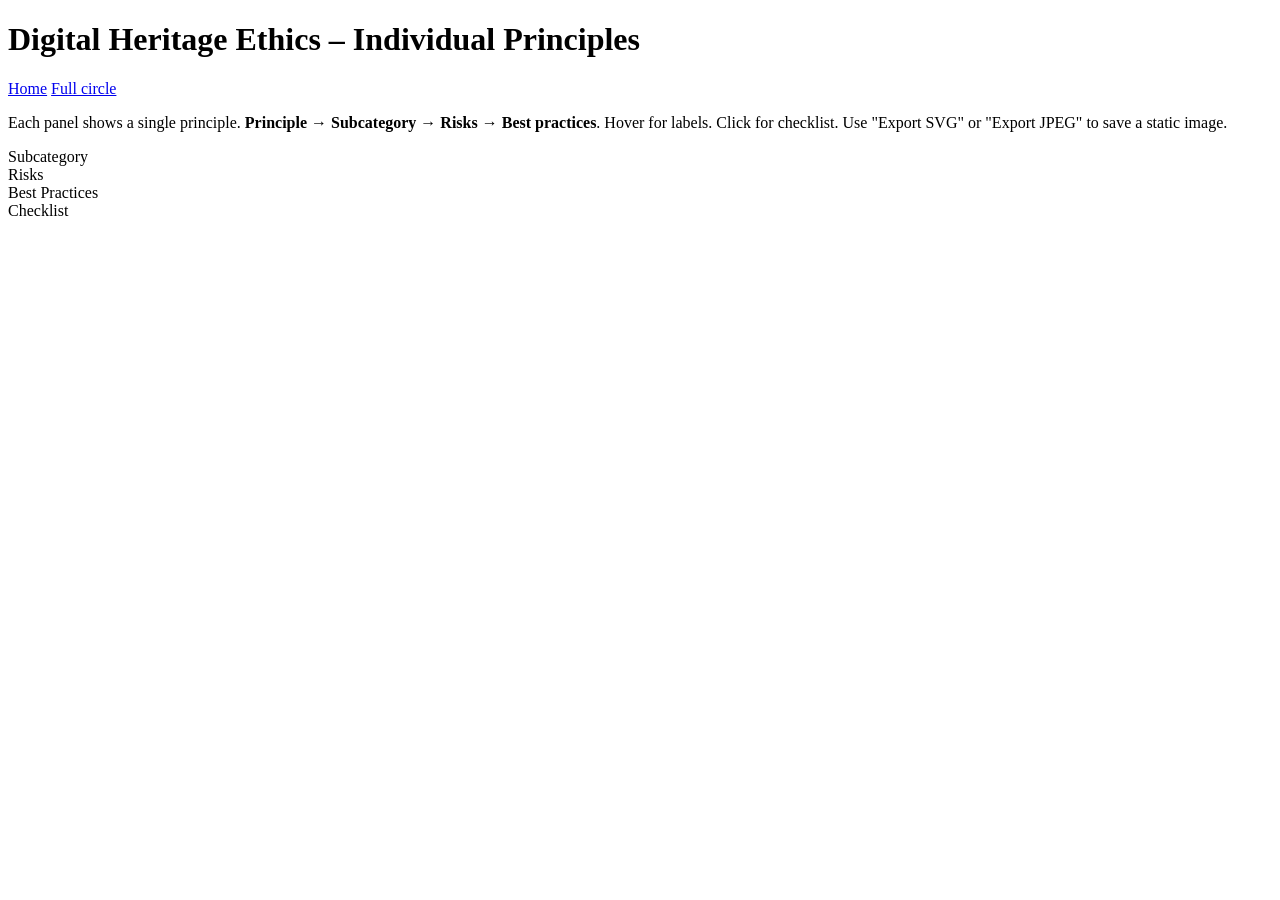
==== individual_leaves.html @ 57cbd69d "HTML" ====
<!DOCTYPE html>
<html lang="en">
<head>
  <meta charset="UTF-8" />
  <meta name="viewport" content="width=device-width, initial-scale=1.0" />
  <title>Digital Heritage Ethics – Individual Sunburst Leaves</title>
  <link rel="preconnect" href="https://fonts.googleapis.com" />
  <link rel="preconnect" href="https://fonts.gstatic.com" crossorigin />
  <link href="https://fonts.googleapis.com/css2?family=Inter:wght@400;500;600;700&display=swap" rel="stylesheet" />
  <script src="vendor/d3.min.js"></script>
  <!-- Data: edit data/heritage_checklist.js directly (window.HERITAGE_DATA) -->
  <script src="data/heritage_checklist.js"></script>
  <link rel="stylesheet" href="css/individual_leaves.css" />
</head>
<body>

<header>
  <h1>Digital Heritage Ethics – Individual Principles </h1>
  <nav class="nav-links">
    <a href="index.html">Home</a>
    <a href="interactive.html">Full circle</a>
  </nav>
</header>

<p class="subtitle">
  Each panel shows a single principle.
  <strong>Principle → Subcategory → Risks → Best practices</strong>.
   Hover for labels. Click for checklist. Use "Export SVG" or "Export JPEG" to save a static image.
</p>

<div class="legend">
  <div class="legend-item"><div class="legend-swatch" style="background:#9b51e0"></div> Subcategory</div>
  <div class="legend-item"><div class="legend-swatch" style="background:#8ed1fc"></div> Risks</div>
  <div class="legend-item"><div class="legend-swatch" style="background:#fcb900"></div> Best Practices</div>
  <div class="legend-item"><div class="legend-swatch" style="background:#7bdcb5"></div> Checklist</div>
</div>

<div id="grid" class="grid"></div>

<div class="tooltip" id="tooltip"></div>

<script src="js/individual_leaves.js"></script>
</body>
</html>
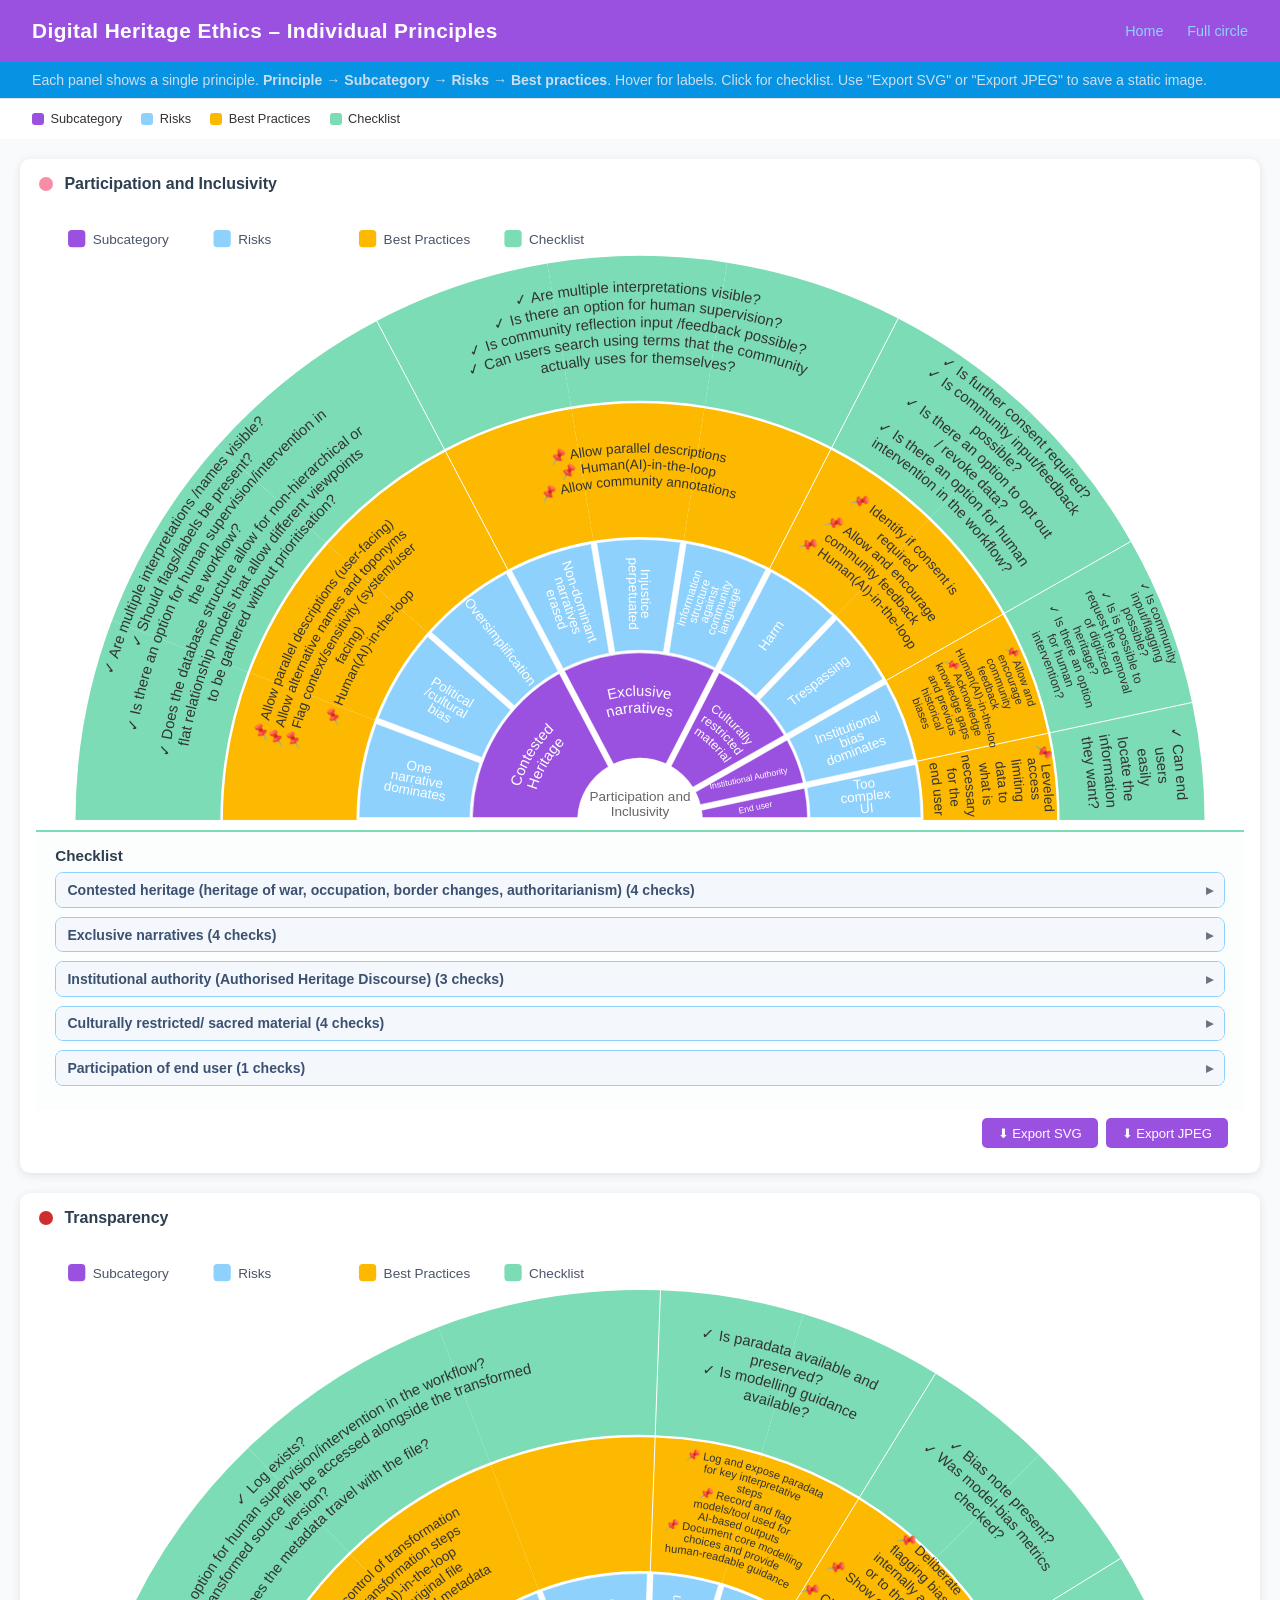
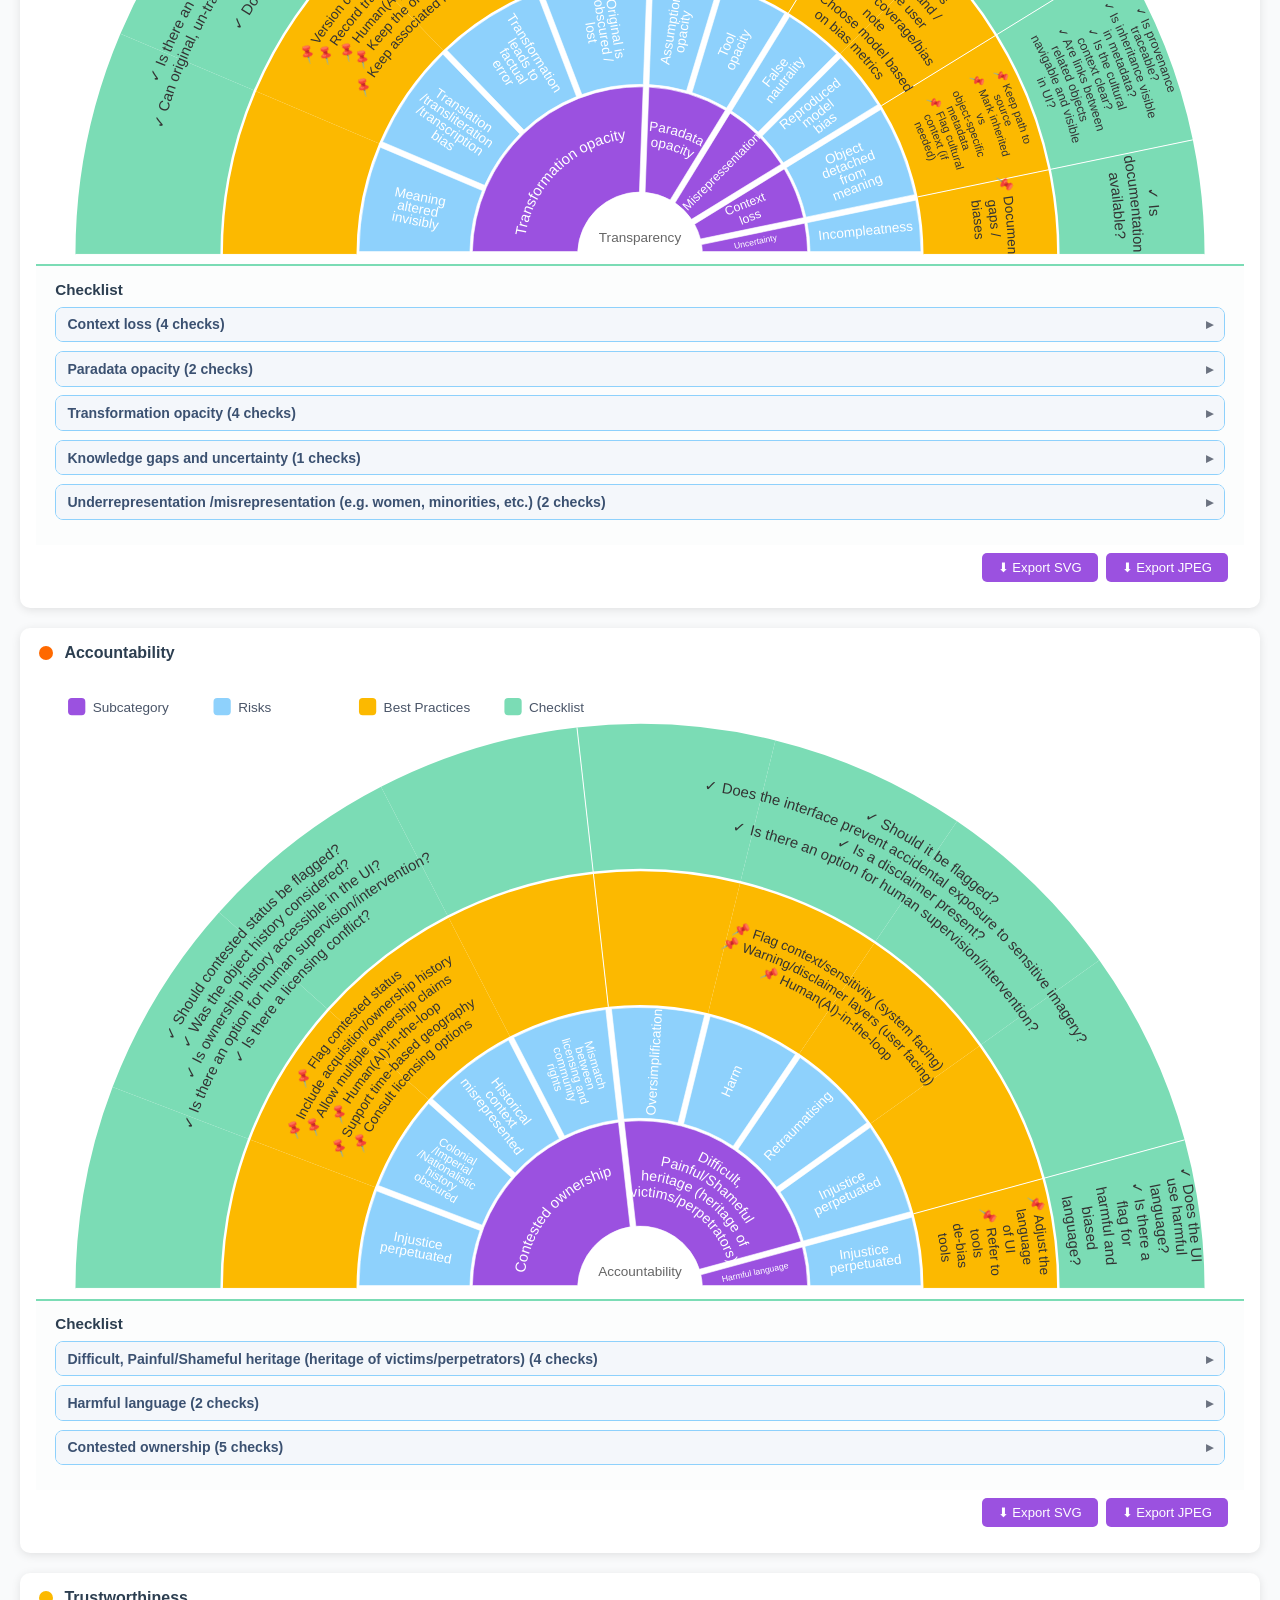
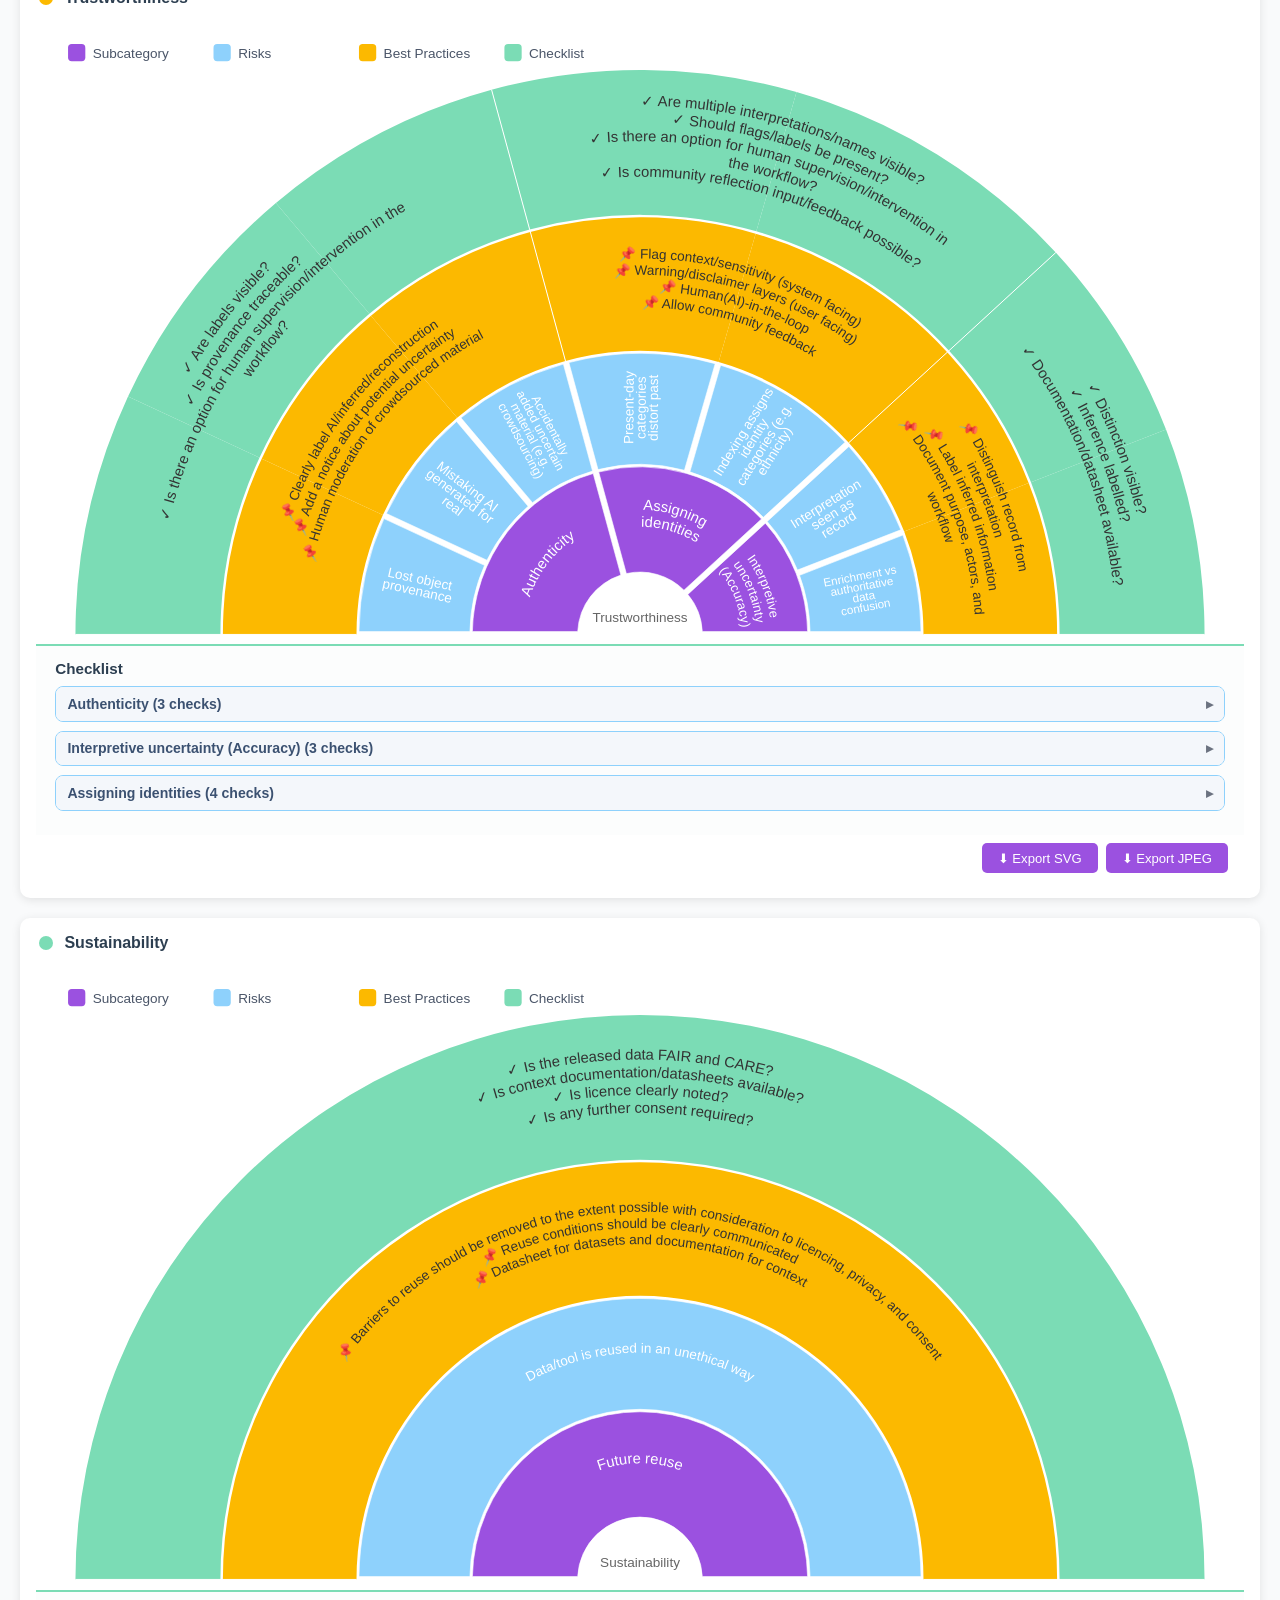
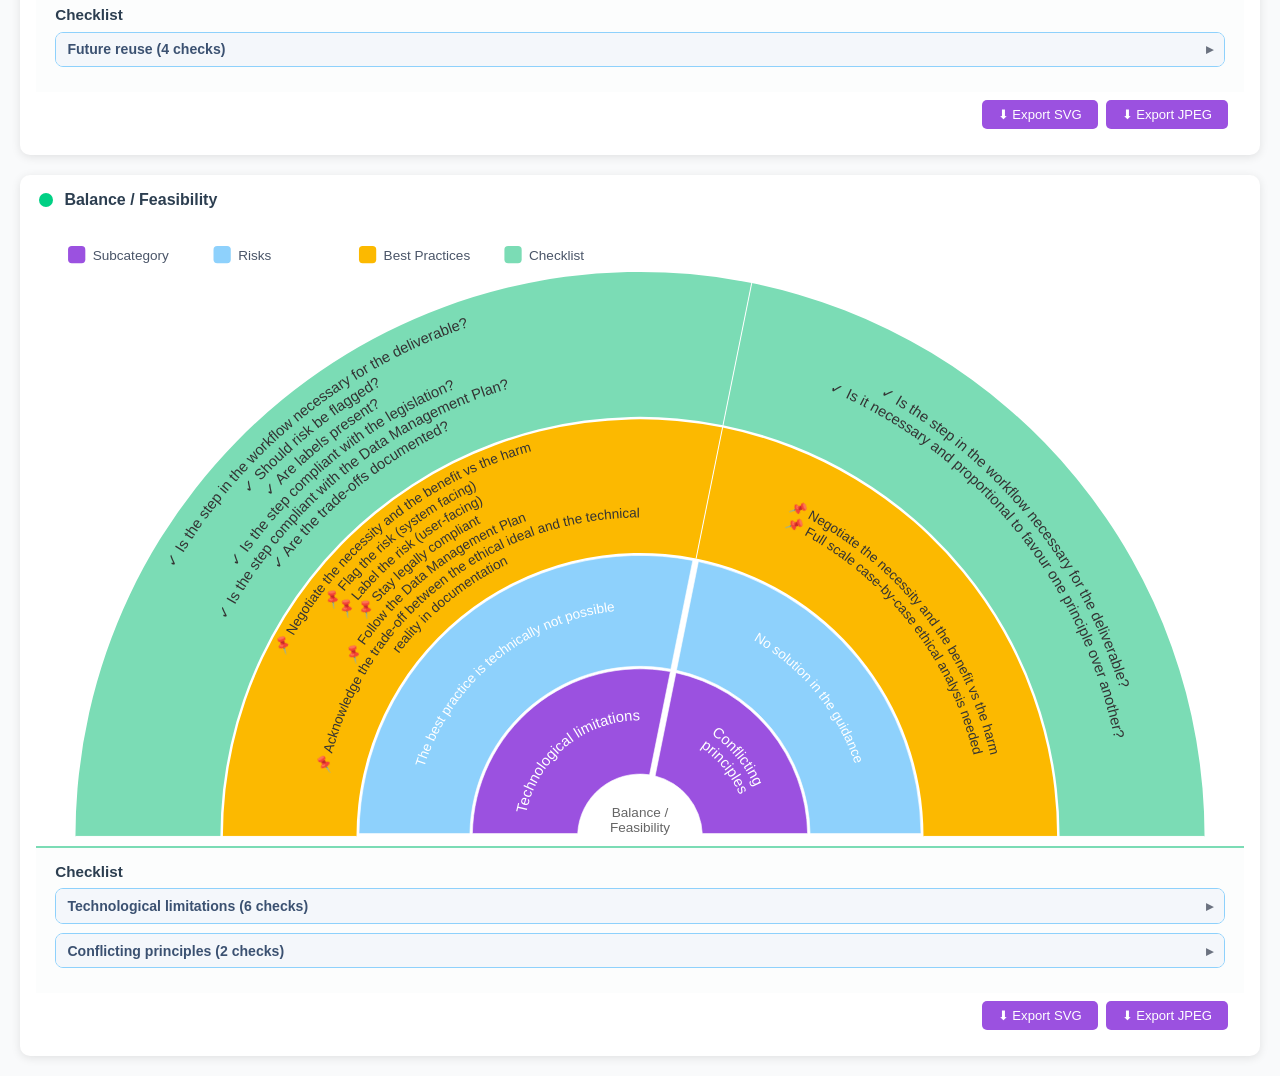
==== commit 5b67366a: "removing local data load logic Co-authored-by: Copilot <copilot@github.com>" ====
--- a/individual_leaves.html
+++ b/individual_leaves.html
@@ -4,11 +4,11 @@
   <meta charset="UTF-8" />
   <meta name="viewport" content="width=device-width, initial-scale=1.0" />
   <title>Digital Heritage Ethics – Individual Sunburst Leaves</title>
+  <link rel="icon" type="image/webp" href="https://infinity-eccch.eu/wp-content/uploads/2025/12/cropped-favicon-150x150.webp" />
   <link rel="preconnect" href="https://fonts.googleapis.com" />
   <link rel="preconnect" href="https://fonts.gstatic.com" crossorigin />
   <link href="https://fonts.googleapis.com/css2?family=Inter:wght@400;500;600;700&display=swap" rel="stylesheet" />
   <script src="vendor/d3.min.js"></script>
-  <!-- Data: edit data/heritage_checklist.js directly (window.HERITAGE_DATA) -->
   <script src="data/heritage_checklist.js"></script>
   <link rel="stylesheet" href="css/individual_leaves.css" />
 </head>
--- a/css/individual_leaves.css
+++ b/css/individual_leaves.css
@@ -0,0 +1,228 @@
+    * { box-sizing: border-box; margin: 0; padding: 0; }
+
+    body {
+      font-family: 'Inter', "Segoe UI", Arial, sans-serif;
+      background: #f9fafb;
+      color: #333;
+    }
+
+    header {
+      position: sticky;
+      top: 0;
+      z-index: 1000;
+      background: #9b51e0;
+      color: #fff;
+      padding: 1.2rem 2rem;
+      display: flex;
+      align-items: center;
+      justify-content: space-between;
+      flex-wrap: wrap;
+      gap: 0.5rem;
+    }
+
+    header h1 {
+      font-size: 1.3rem;
+      font-weight: 600;
+      letter-spacing: 0.02em;
+    }
+
+    .nav-links a {
+      color: #8ed1fc;
+      text-decoration: none;
+      margin-left: 1.2rem;
+      font-size: 0.9rem;
+    }
+
+    .nav-links a:hover { text-decoration: underline; }
+
+    .subtitle {
+      background: #0693e3;
+      color: #cde;
+      padding: 0.6rem 2rem;
+      font-size: 0.88rem;
+    }
+
+    .grid {
+      display: flex;
+      flex-direction: column;
+      gap: 1.25rem;
+      padding: 1.25rem;
+      max-width: 1300px;
+      margin: 0 auto;
+    }
+
+    .card {
+      background: #fff;
+      border-radius: 10px;
+      box-shadow: 0 2px 10px rgba(0,0,0,0.1);
+      overflow: hidden;
+      width: 100%;
+    }
+
+    .card-header {
+      padding: 1rem 1.2rem 0.5rem;
+      display: flex;
+      align-items: center;
+      gap: 0.7rem;
+    }
+
+    .card-header .swatch {
+      width: 14px;
+      height: 14px;
+      border-radius: 50%;
+      flex-shrink: 0;
+    }
+
+    .card-header h2 {
+      font-size: 1rem;
+      font-weight: 600;
+      color: #2c3e50;
+    }
+
+    .card-body {
+      padding: 0.8rem 1rem 0.6rem;
+      display: flex;
+      flex-direction: column;
+      align-items: center;
+    }
+
+    .card-body svg {
+      max-width: 100%;
+      width: 100%;
+      height: auto;
+    }
+
+    .checklist-wrap {
+      width: 100%;
+      padding: 0.2rem 1.2rem 1rem;
+      border-top: 2px solid #7bdcb5;
+      background: #fcfdfd;
+    }
+
+    .checklist-wrap h3 {
+      margin: 0.7rem 0 0.5rem;
+      font-size: 0.95rem;
+      color: #2c3e50;
+    }
+
+    .checklist-wrap .check-block {
+      margin: 0.55rem 0;
+      border: 1px solid #8ed1fc;
+      border-radius: 8px;
+      background: #fff;
+      overflow: hidden;
+    }
+
+    .checklist-wrap .check-title {
+      list-style: none;
+      padding: 0.55rem 0.7rem;
+      font-size: 0.88rem;
+      font-weight: 600;
+      color: #3b5171;
+      background: #f4f7fb;
+      cursor: pointer;
+      display: flex;
+      align-items: center;
+      justify-content: space-between;
+    }
+
+    .checklist-wrap .check-title::-webkit-details-marker {
+      display: none;
+    }
+
+    .checklist-wrap .check-title::after {
+      content: "▸";
+      font-size: 0.9rem;
+      color: #6b7280;
+      transition: transform 0.18s ease;
+    }
+
+    .checklist-wrap .check-block[open] .check-title::after {
+      transform: rotate(90deg);
+    }
+
+    .checklist-wrap .check-content {
+      padding-bottom: 0.2rem;
+    }
+
+    .checklist-wrap ul {
+      list-style: none;
+      padding: 0.6rem 0.8rem 0.7rem;
+      margin: 0;
+    }
+
+    .checklist-wrap li {
+      font-size: 0.86rem;
+      line-height: 1.4;
+      padding: 0.25rem 0;
+      border-bottom: 1px solid #f1f3f5;
+    }
+
+    .checklist-wrap li:last-child {
+      border-bottom: none;
+    }
+
+    .export-btn {
+      margin: 0.5rem 1rem 1rem;
+      padding: 0.45rem 1rem;
+      border: none;
+      border-radius: 5px;
+      background: #9b51e0;
+      color: #fff;
+      font-size: 0.82rem;
+      cursor: pointer;
+      align-self: flex-end;
+      transition: background 0.2s;
+    }
+
+    .export-btn:hover { background: #0693e3; }
+
+    .export-actions {
+      display: flex;
+      gap: 0.5rem;
+      align-self: flex-end;
+      margin: 0.5rem 1rem 1rem;
+    }
+
+    .export-actions .export-btn {
+      margin: 0;
+      align-self: auto;
+    }
+
+    /* Tooltip */
+    .tooltip {
+      position: fixed;
+      background: rgba(0,0,0,0.82);
+      color: #fff;
+      padding: 6px 10px;
+      border-radius: 5px;
+      font-size: 0.8rem;
+      pointer-events: none;
+      opacity: 0;
+      transition: opacity 0.15s;
+      max-width: 240px;
+      z-index: 100;
+    }
+
+    /* Legend */
+    .legend {
+      display: flex;
+      flex-wrap: wrap;
+      gap: 0.6rem 1.2rem;
+      padding: 0.8rem 2rem;
+      background: #fff;
+      border-top: 1px solid #e0e0e0;
+      font-size: 0.8rem;
+    }
+
+    .legend-item {
+      display: flex;
+      align-items: center;
+      gap: 0.4rem;
+    }
+
+    .legend-swatch {
+      width: 12px;
+      height: 12px;
+      border-radius: 3px;
+    }
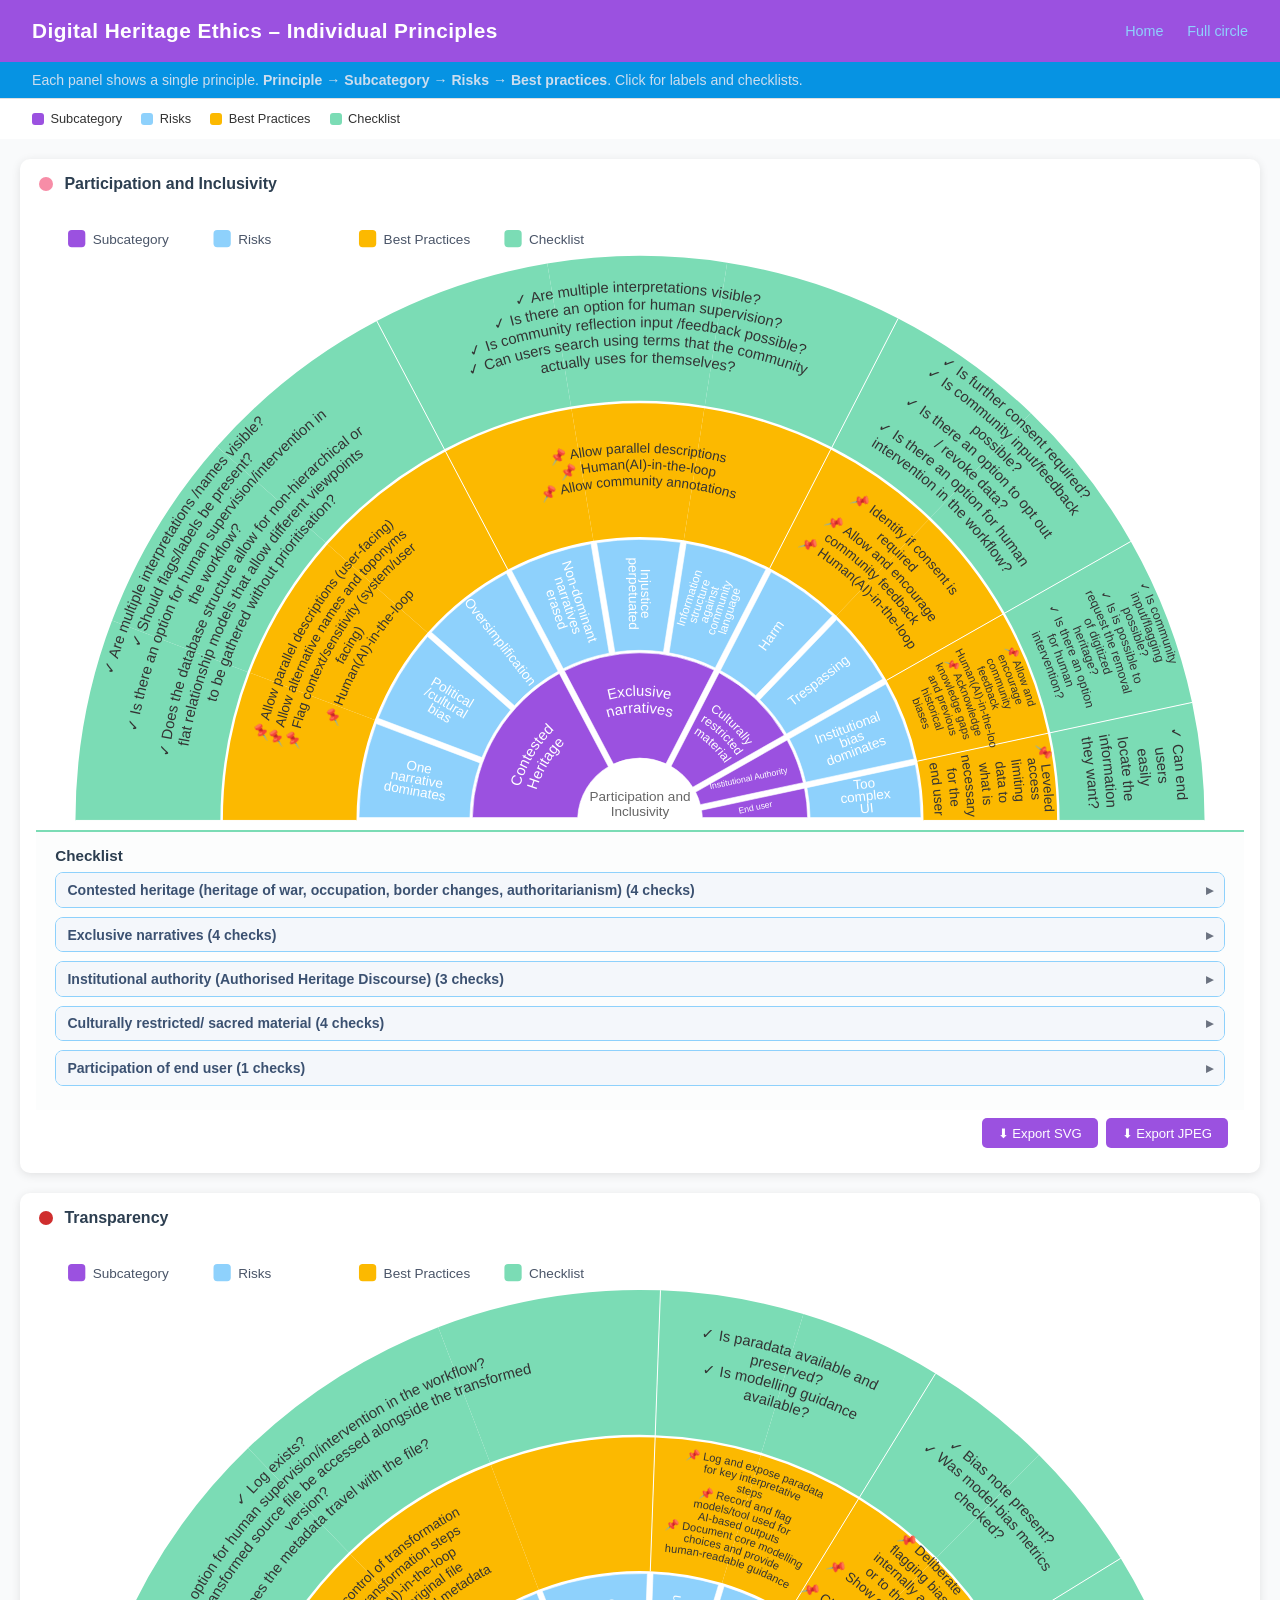
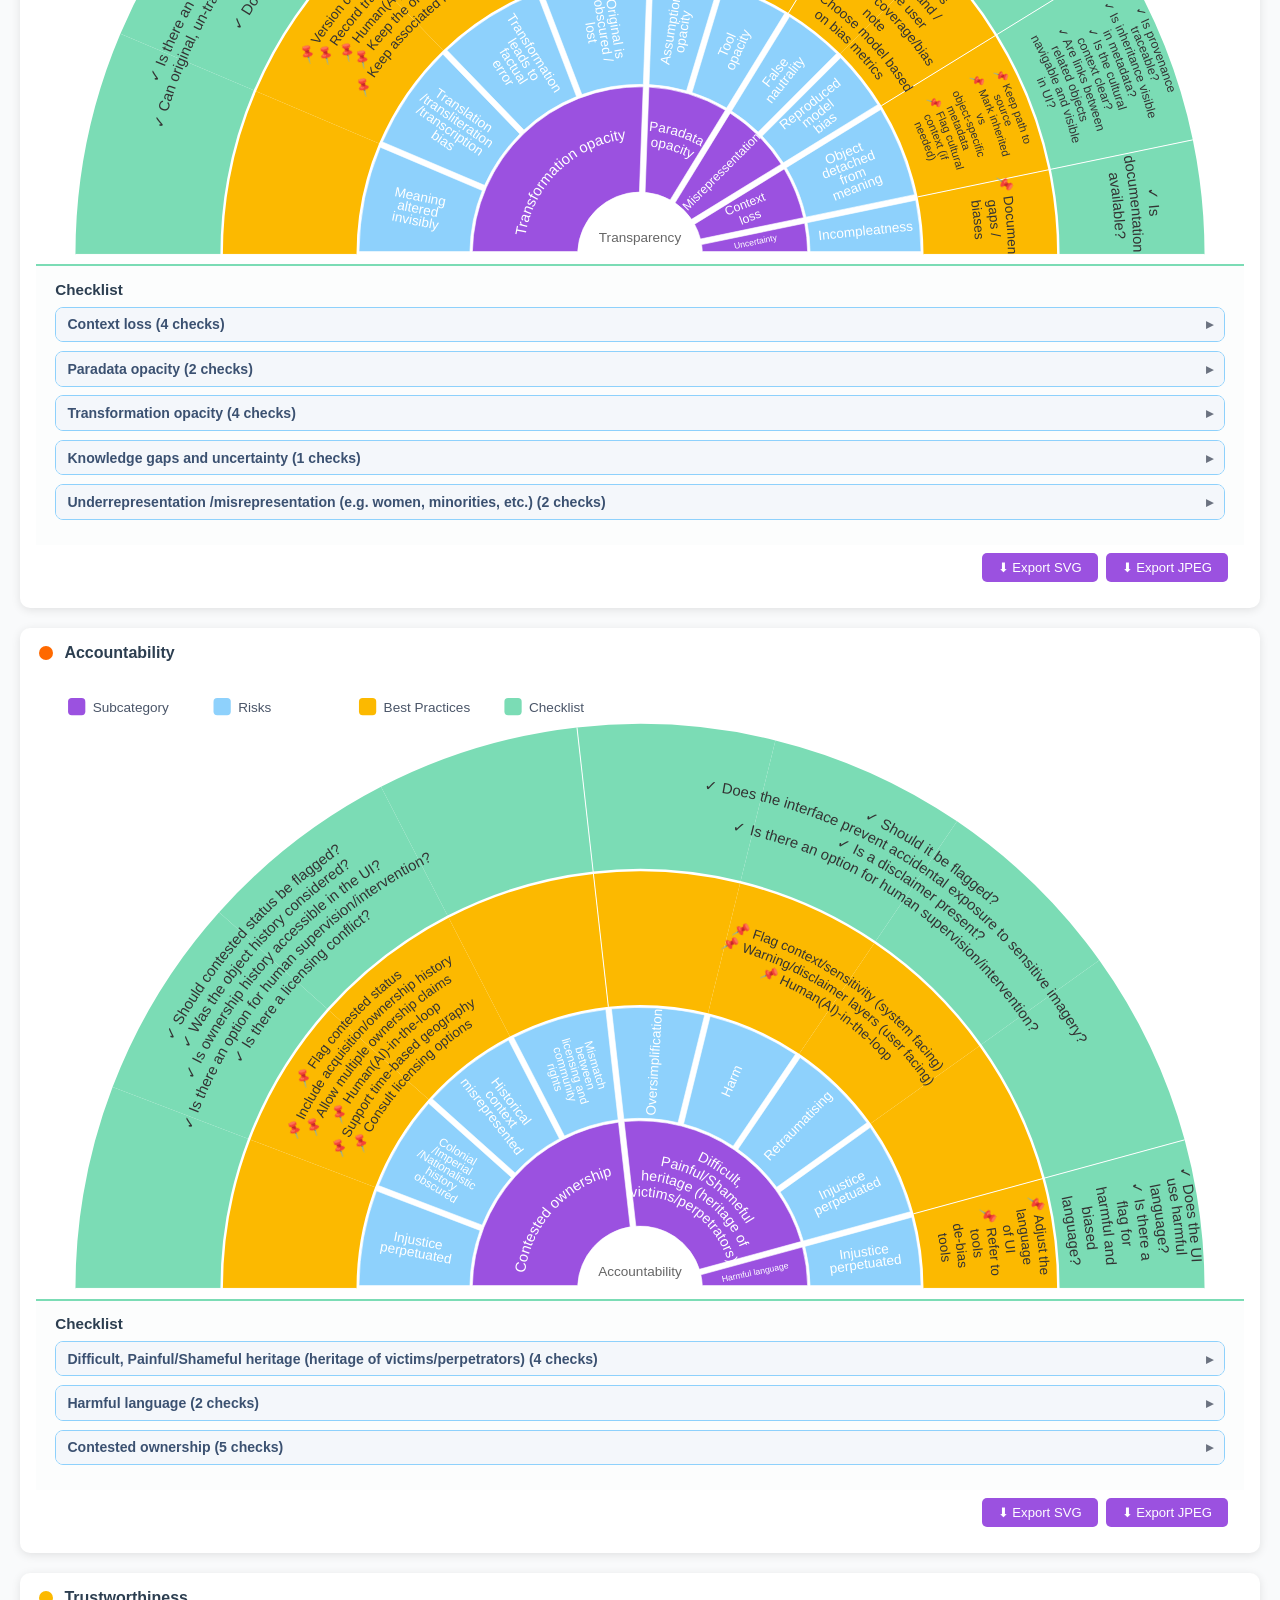
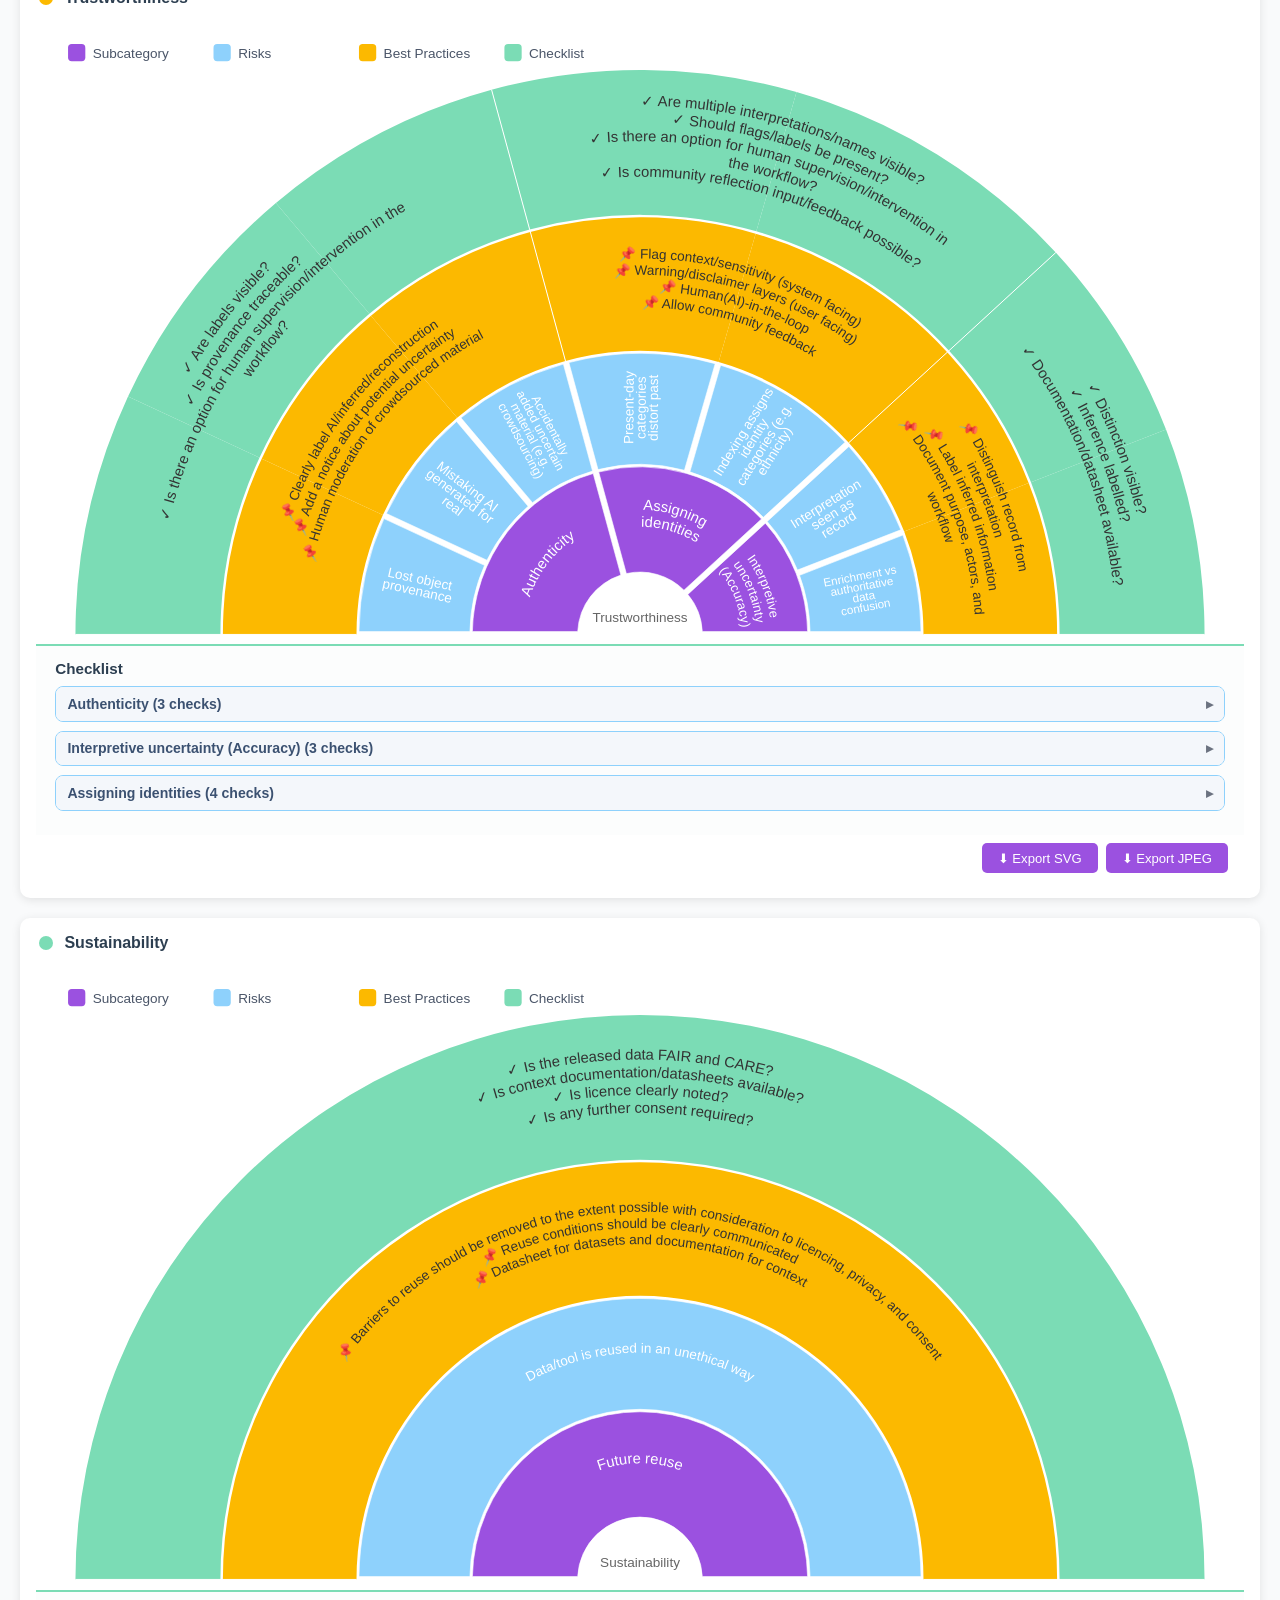
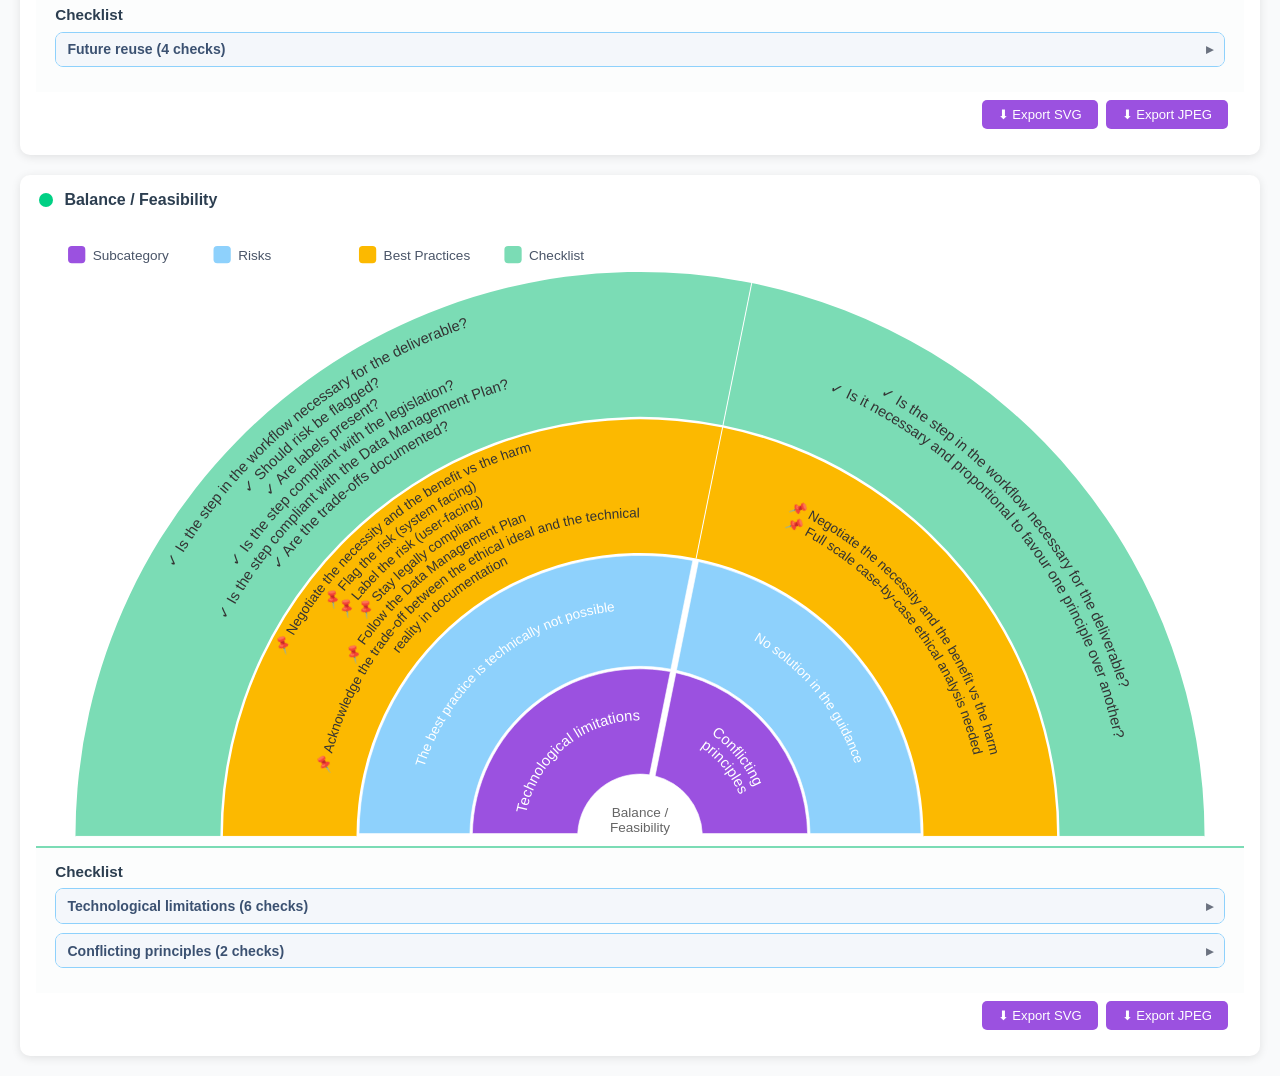
==== commit 23e4f5a4: "Refine subtitle and tooltip instructions in HTML Updated subtitle text and improved hover instructio" ====
--- a/individual_leaves.html
+++ b/individual_leaves.html
@@ -25,7 +25,7 @@
 <p class="subtitle">
   Each panel shows a single principle.
   <strong>Principle → Subcategory → Risks → Best practices</strong>.
-   Hover for labels. Click for checklist. Use "Export SVG" or "Export JPEG" to save a static image.
+Click for labels and checklists.
 </p>
 
 <div class="legend">
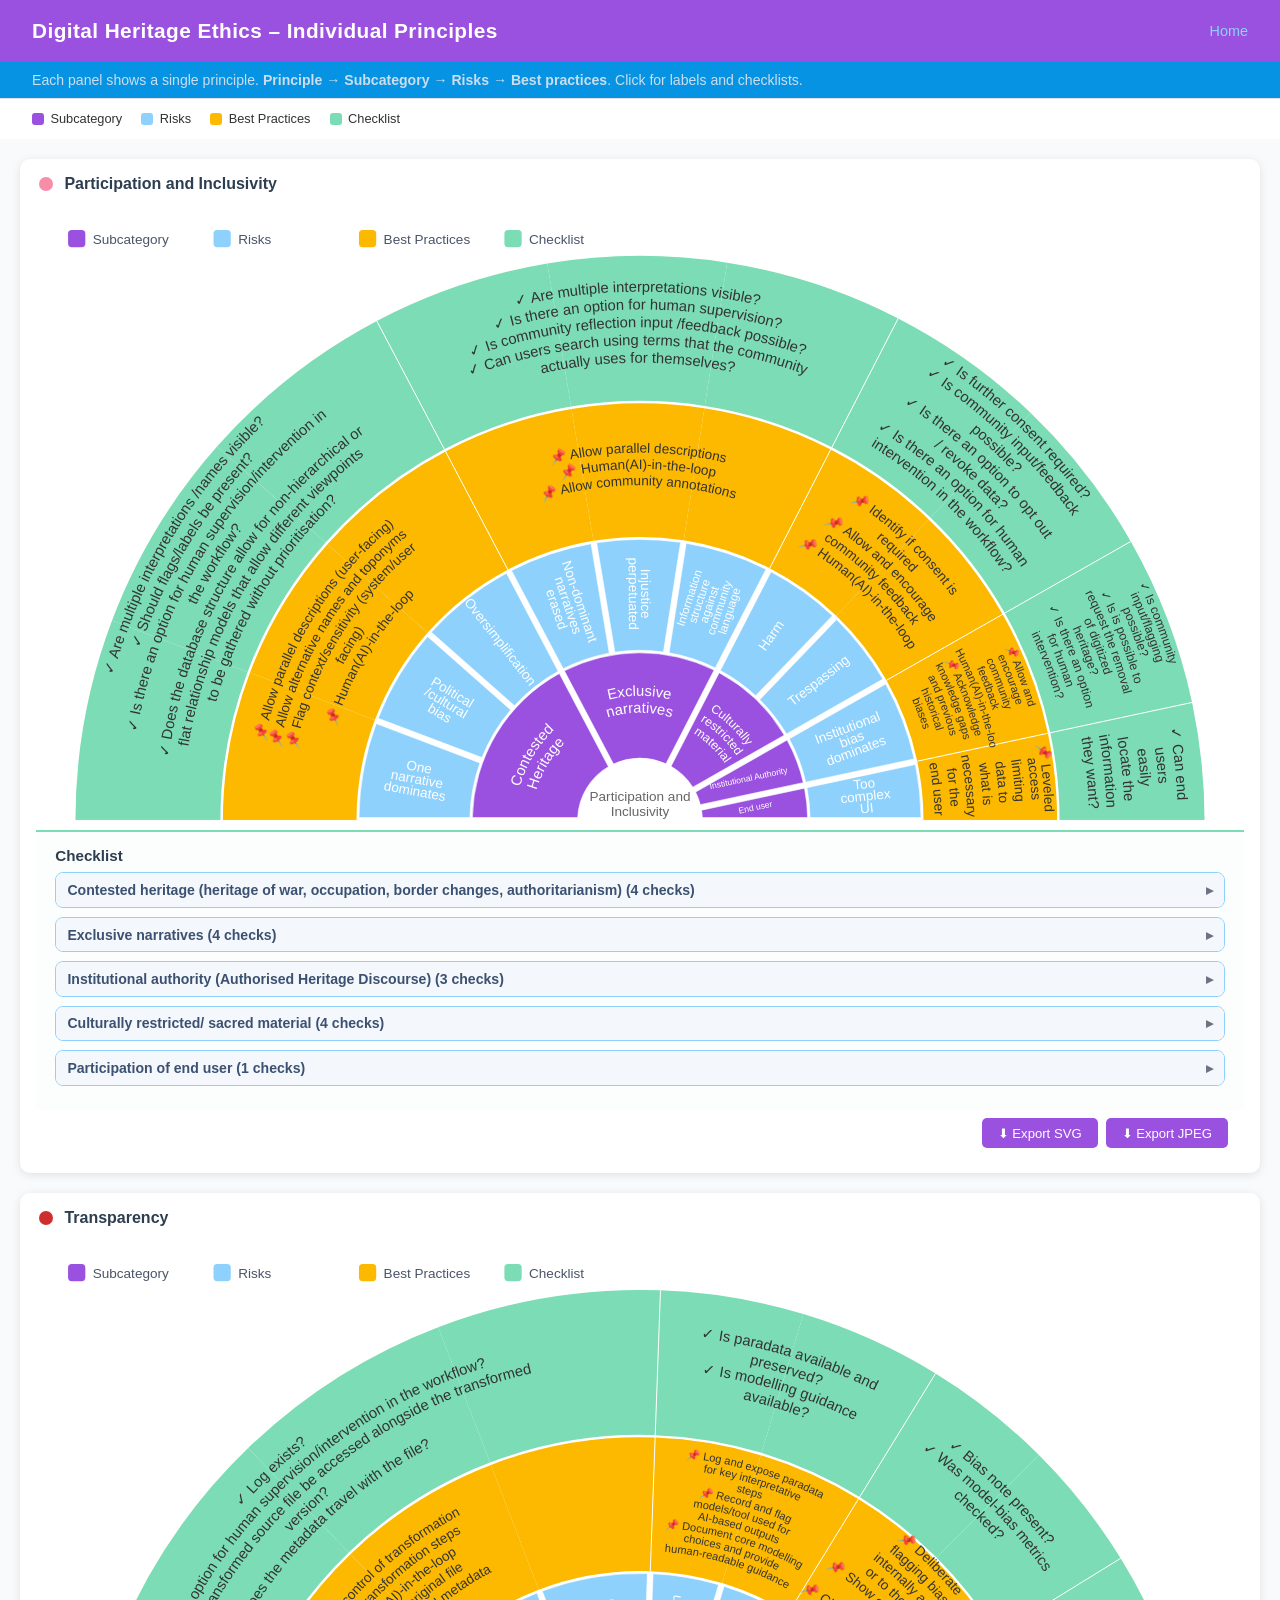
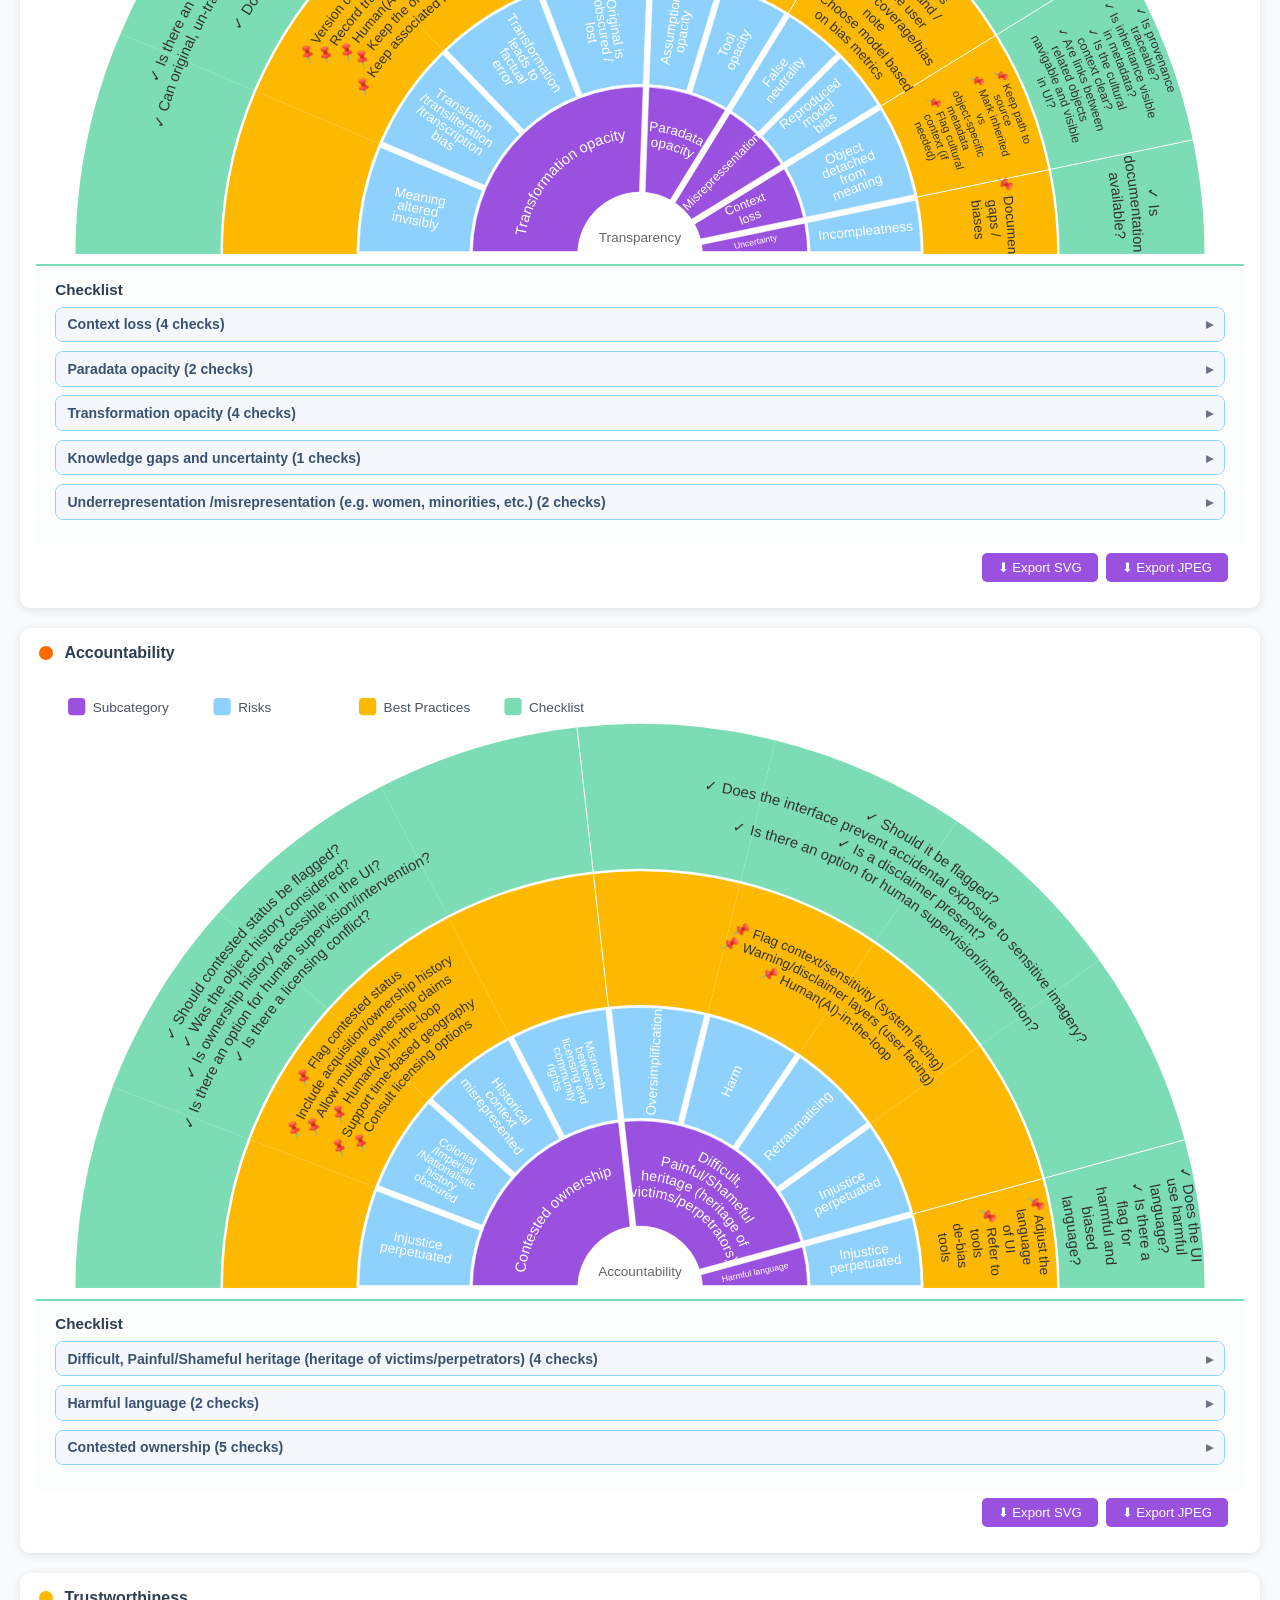
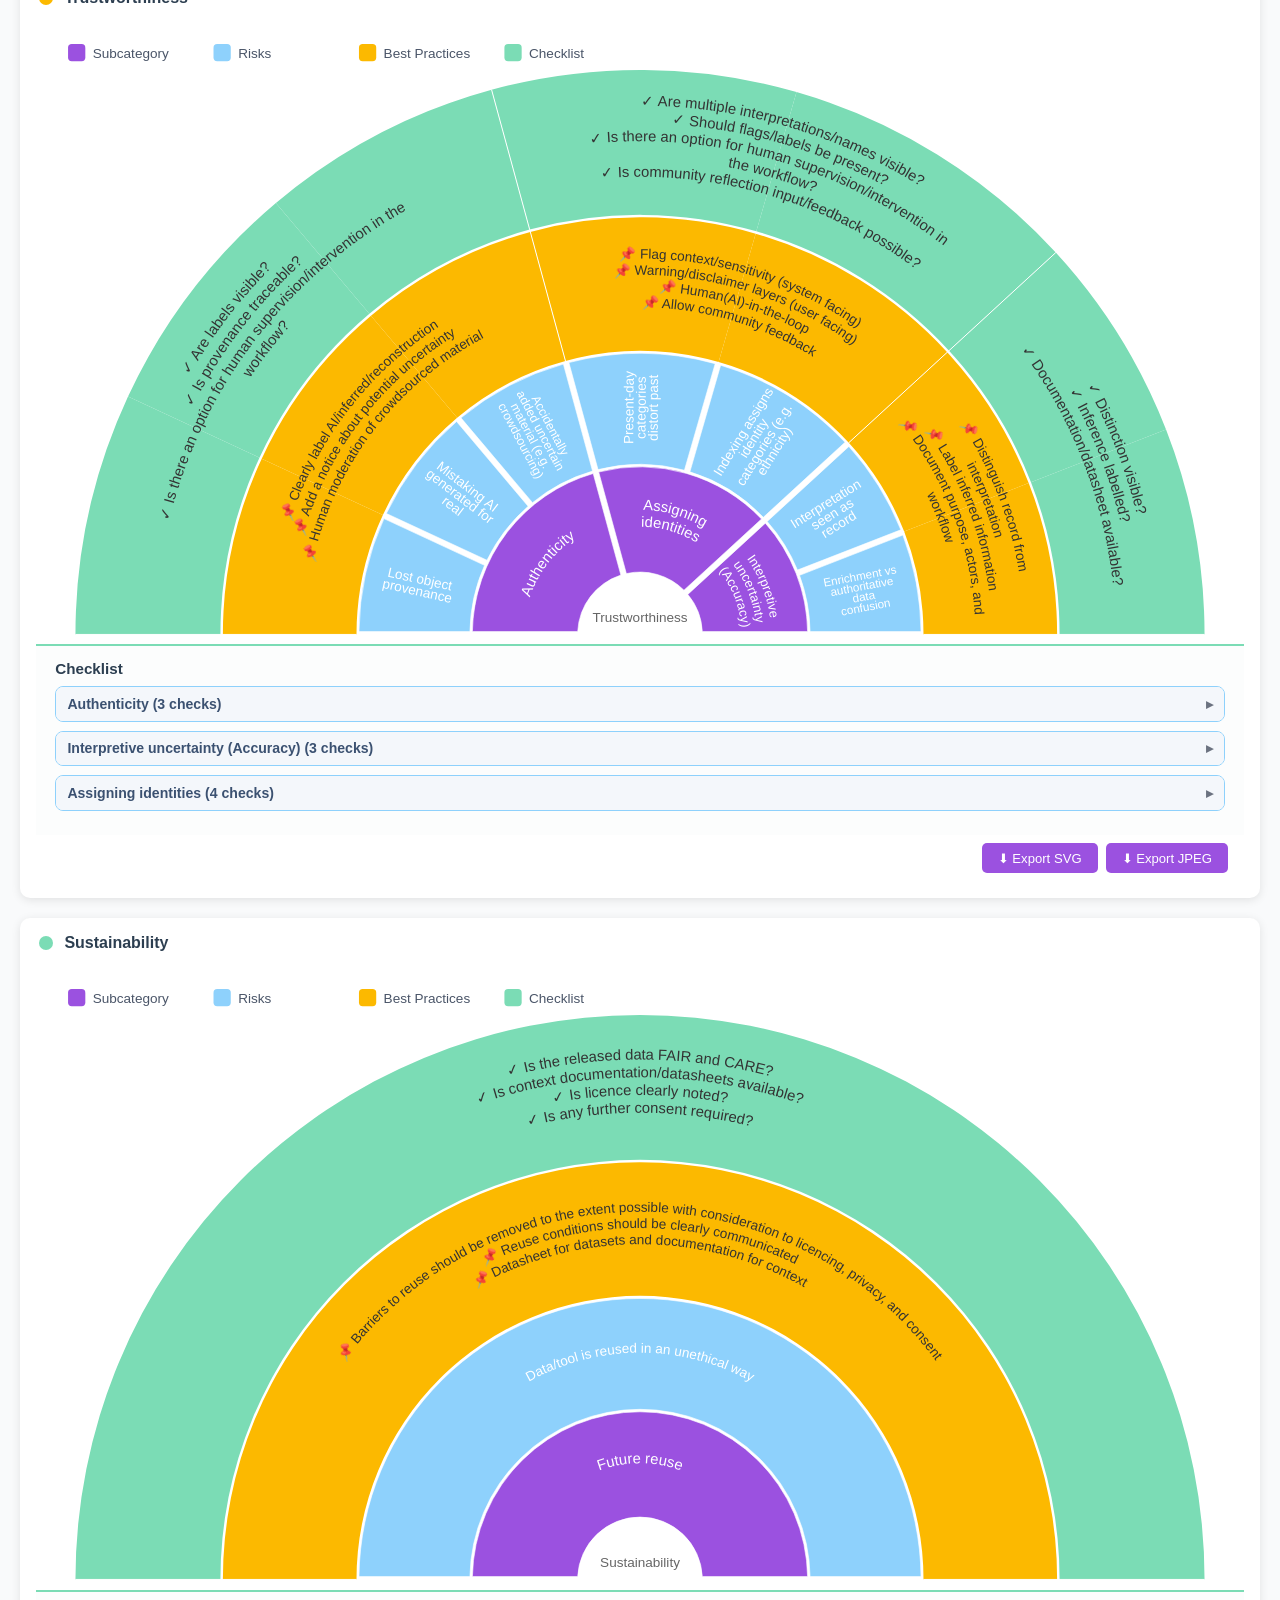
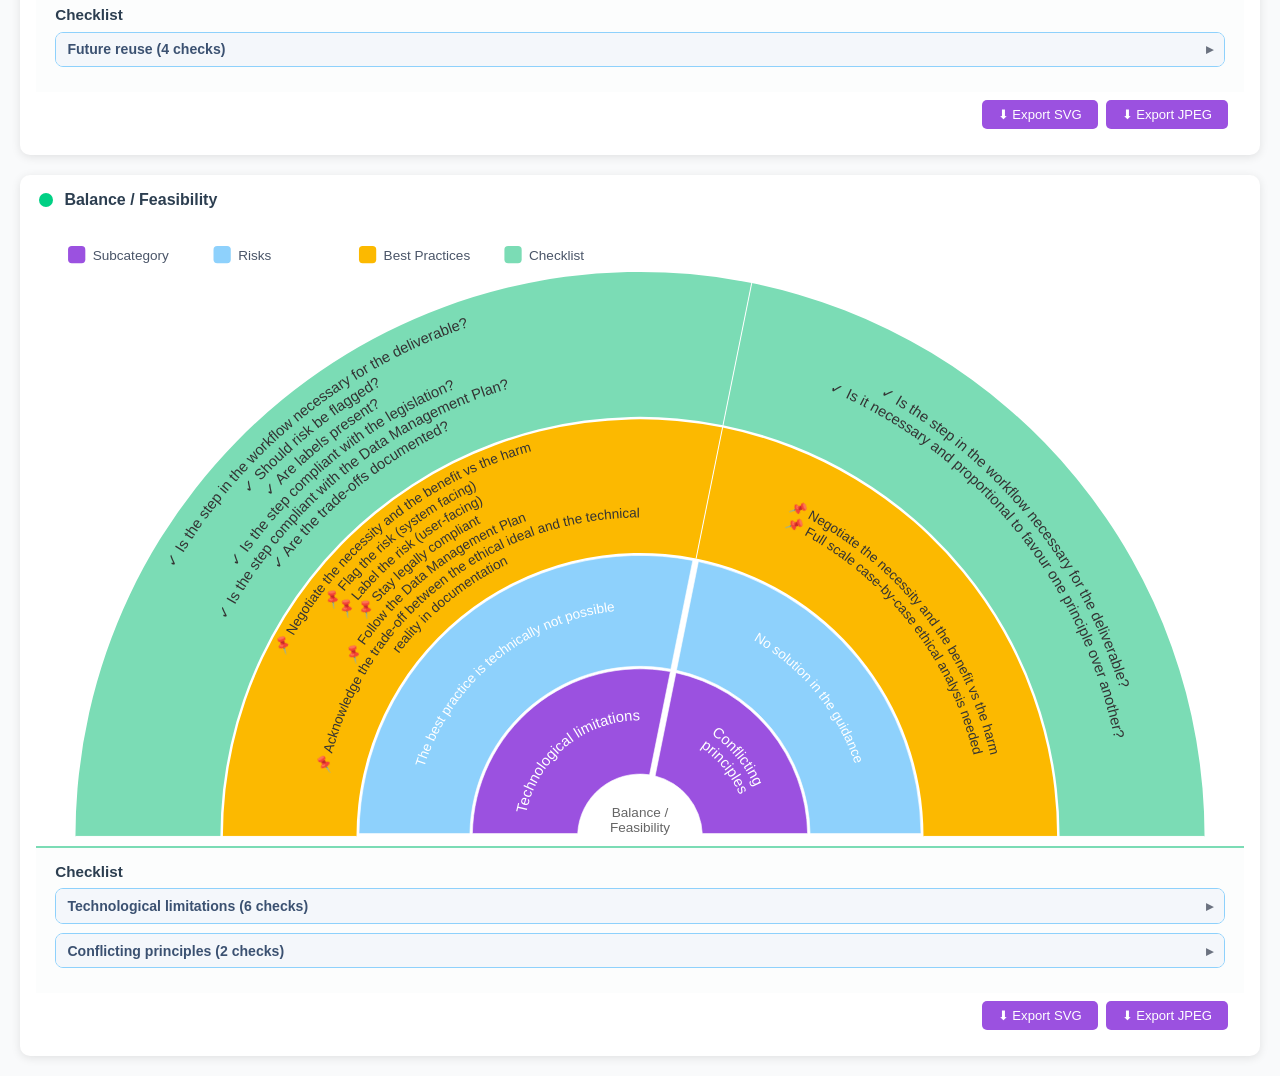
==== commit e238fe0f: "Temporarily hiding second page Co-authored-by: Copilot <copilot@github.com>" ====
--- a/individual_leaves.html
+++ b/individual_leaves.html
@@ -18,7 +18,7 @@
   <h1>Digital Heritage Ethics – Individual Principles </h1>
   <nav class="nav-links">
     <a href="index.html">Home</a>
-    <a href="interactive.html">Full circle</a>
+    <!-- <a href="interactive.html">Full circle</a> -->
   </nav>
 </header>
 
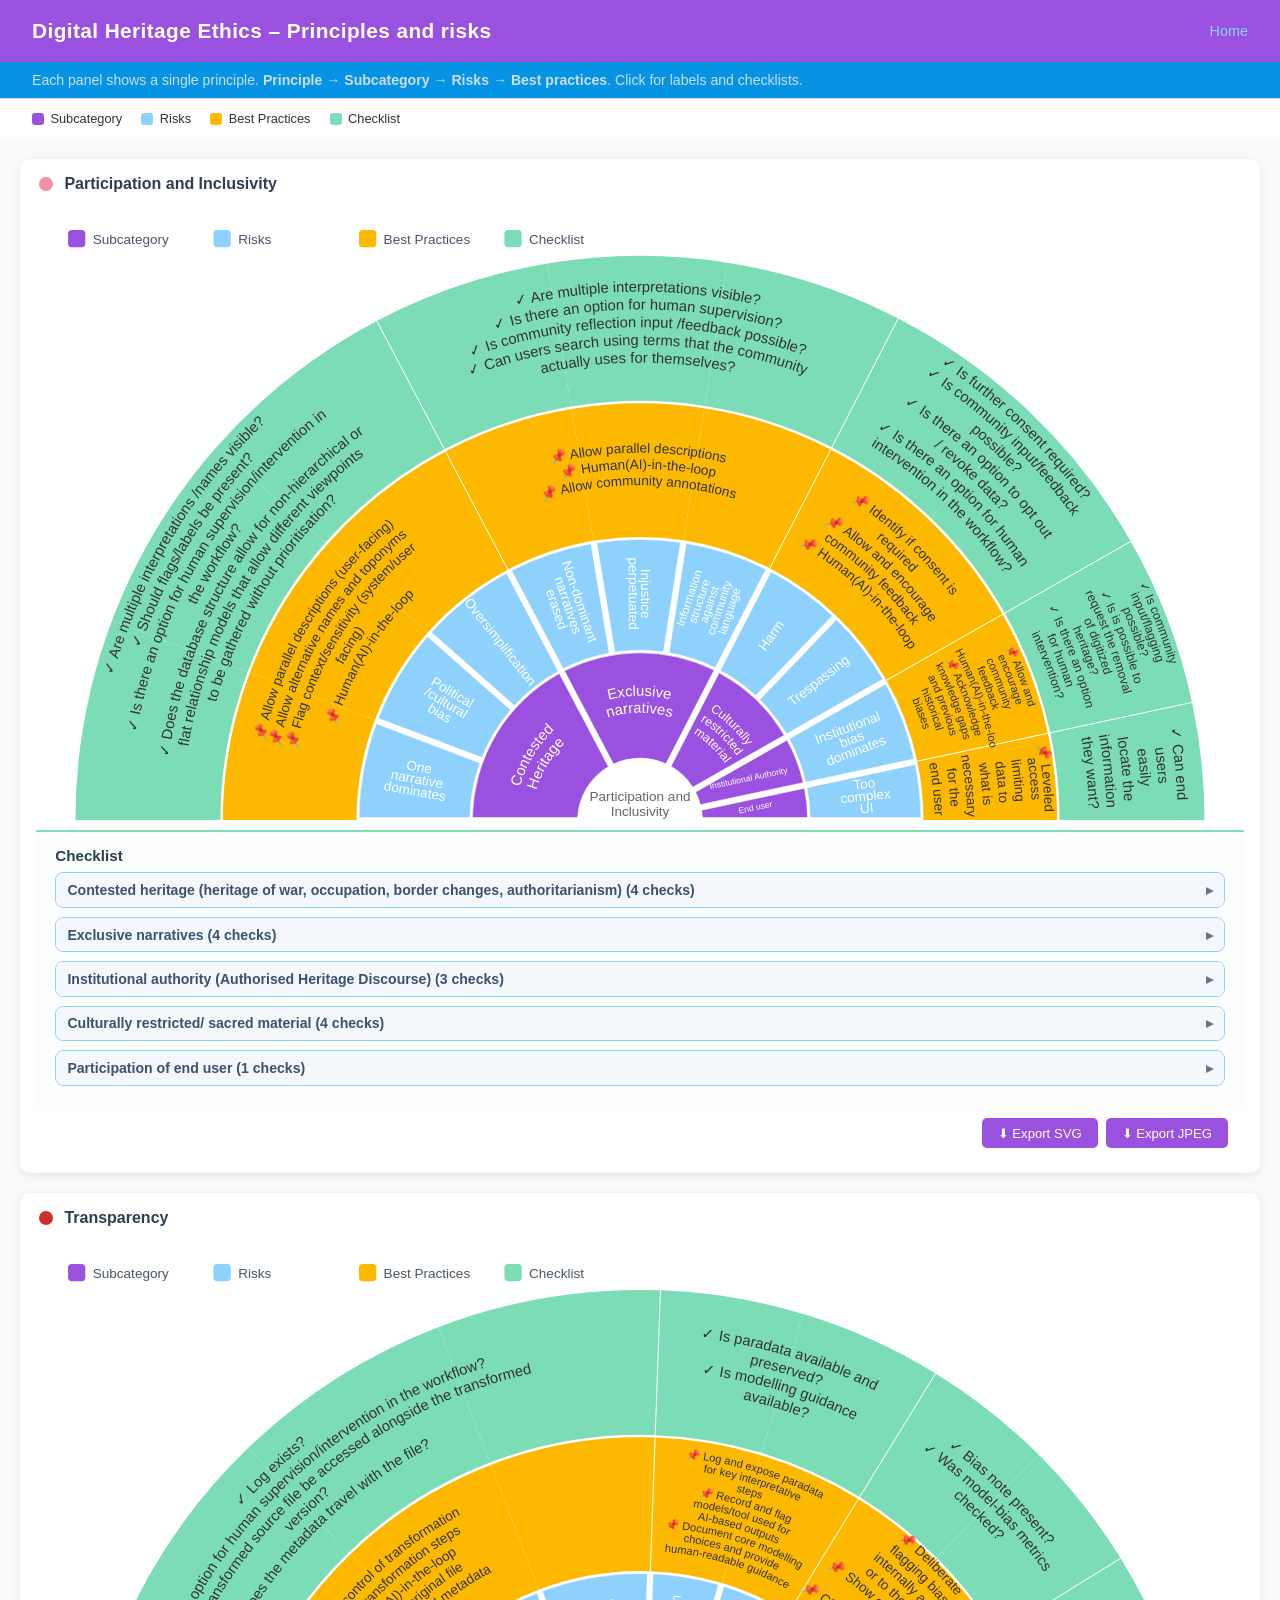
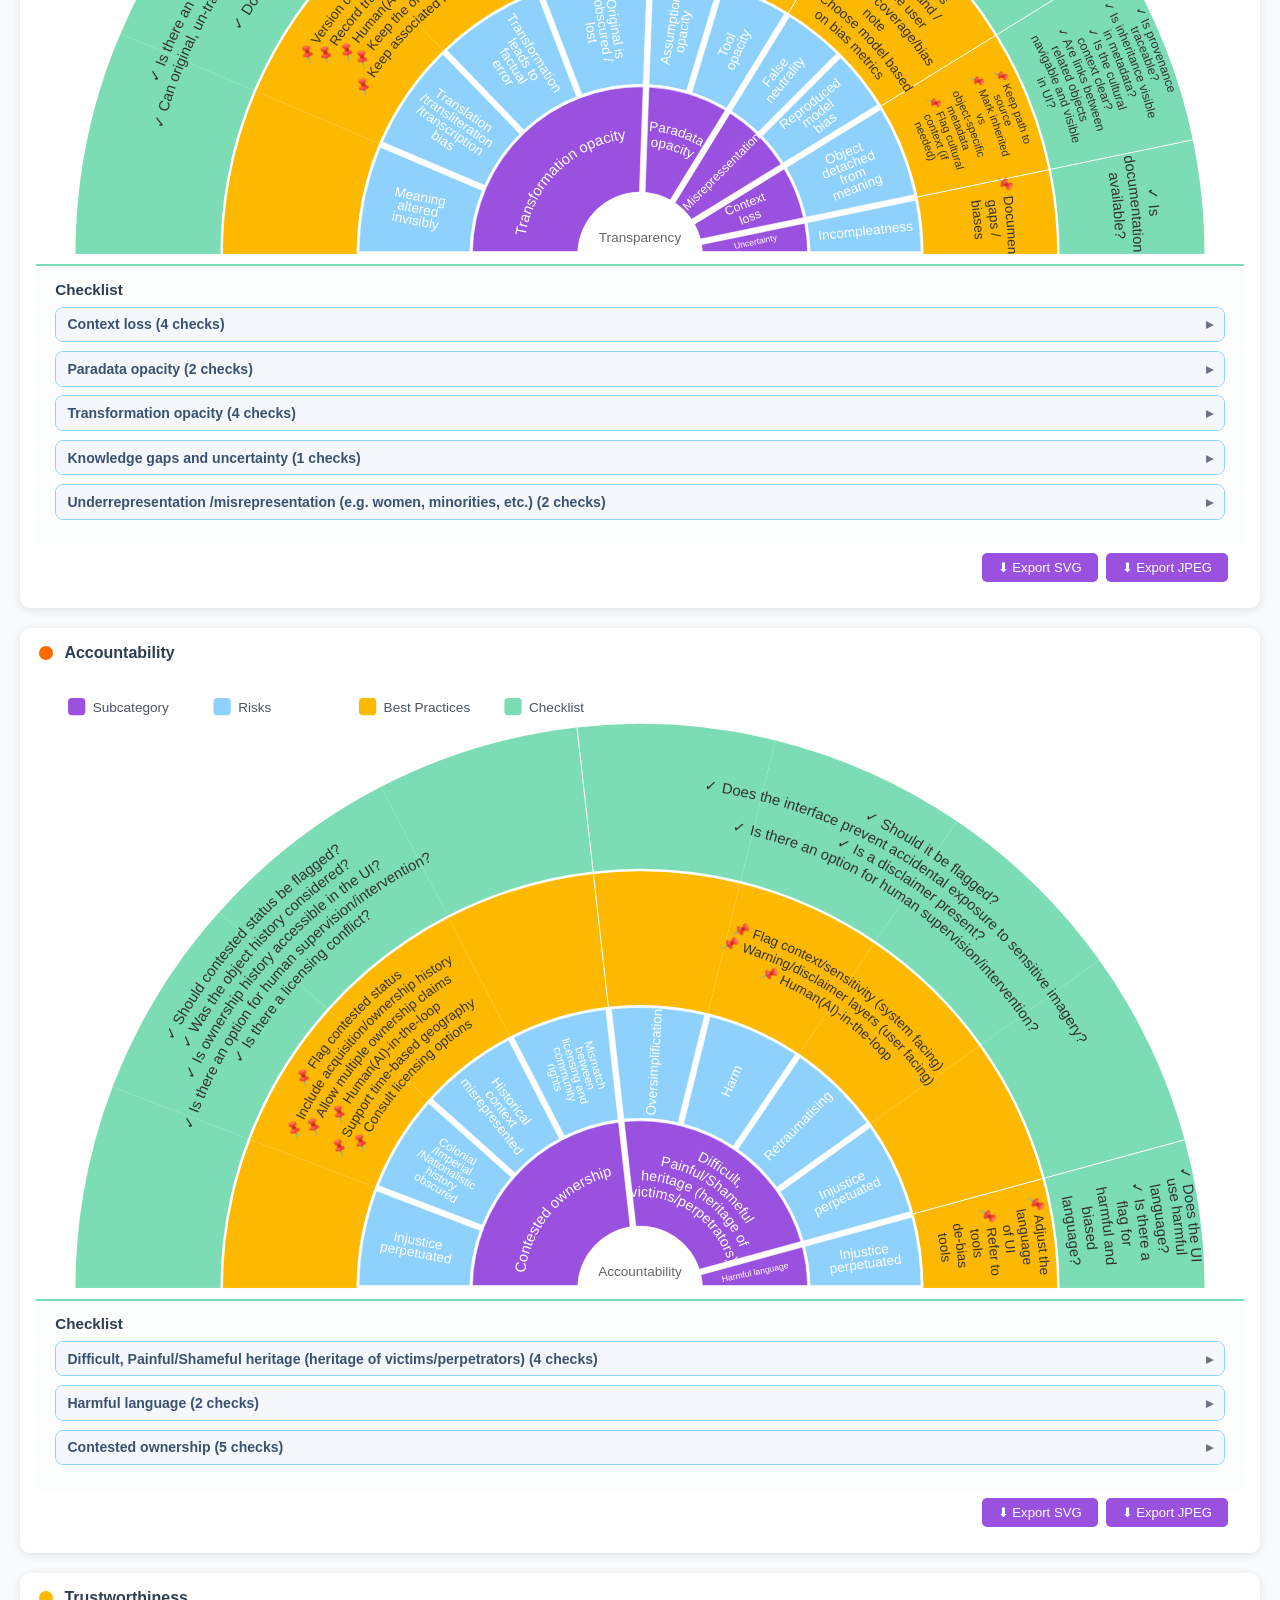
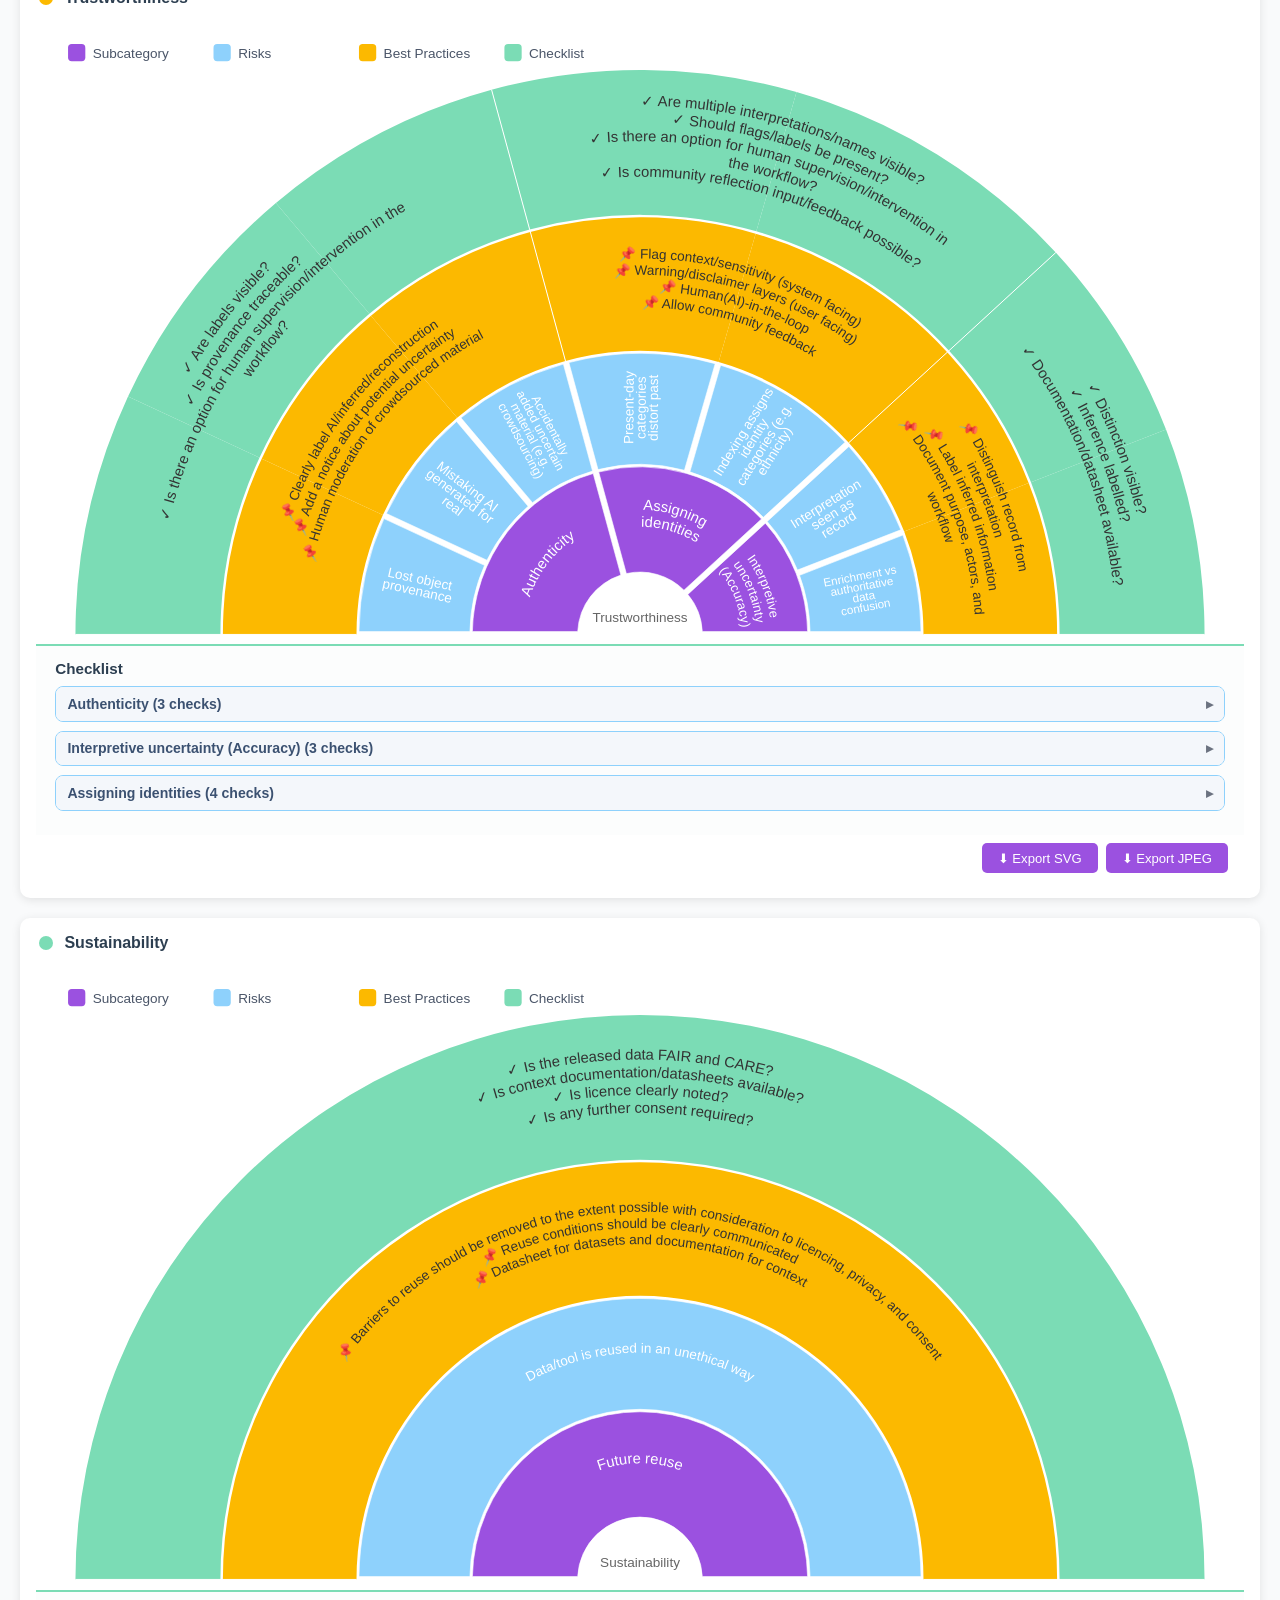
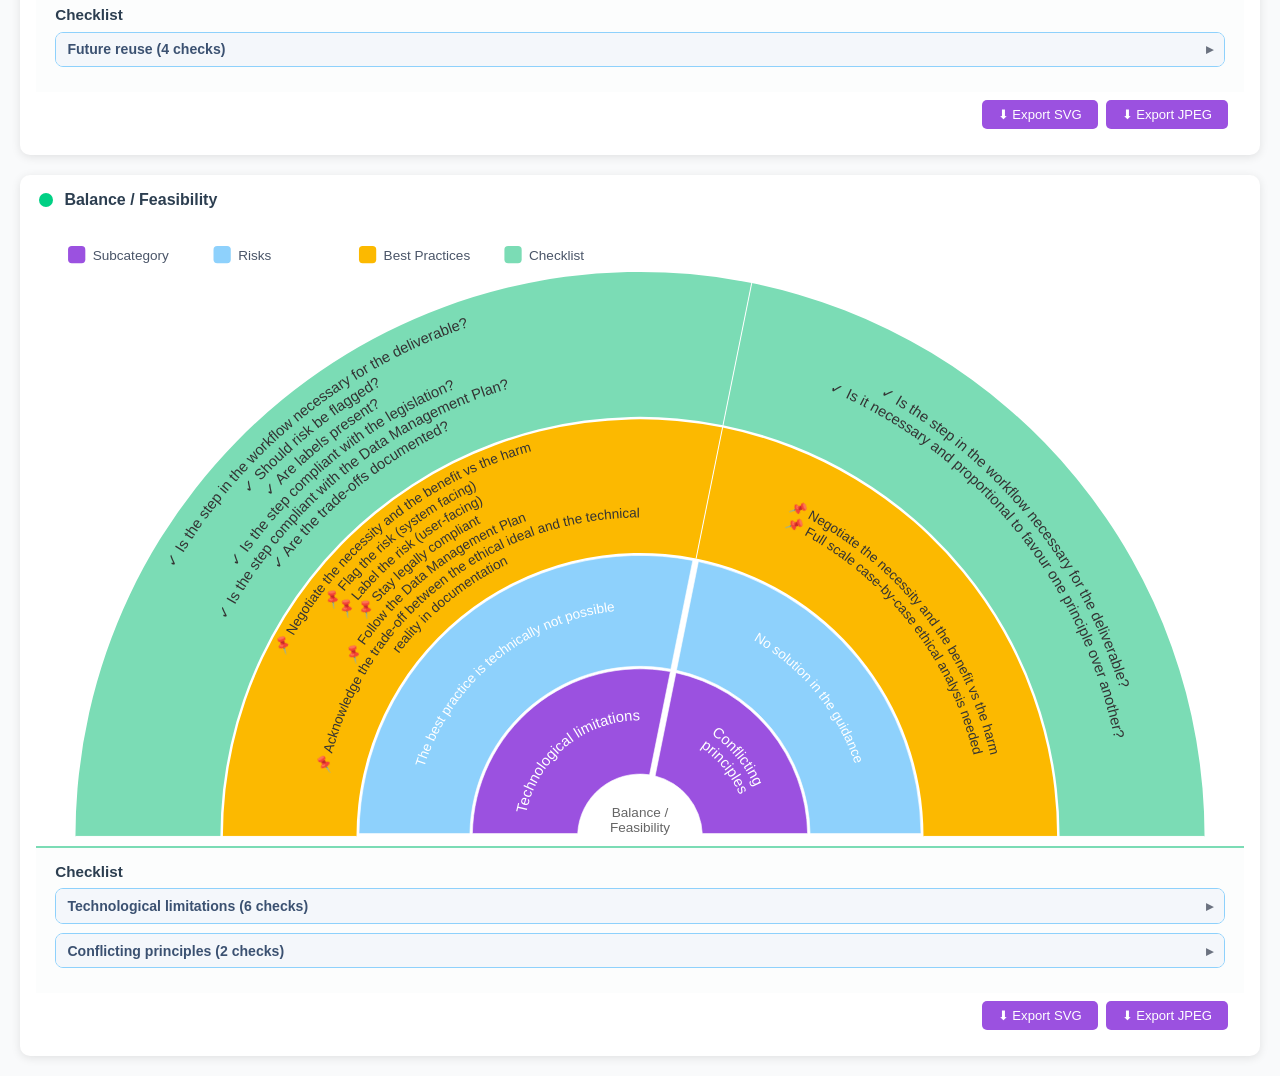
==== commit b6a62de9: "wording fixed" ====
--- a/individual_leaves.html
+++ b/individual_leaves.html
@@ -15,7 +15,7 @@
 <body>
 
 <header>
-  <h1>Digital Heritage Ethics – Individual Principles </h1>
+  <h1>Digital Heritage Ethics – Principles and risks </h1>
   <nav class="nav-links">
     <a href="index.html">Home</a>
     <!-- <a href="interactive.html">Full circle</a> -->
